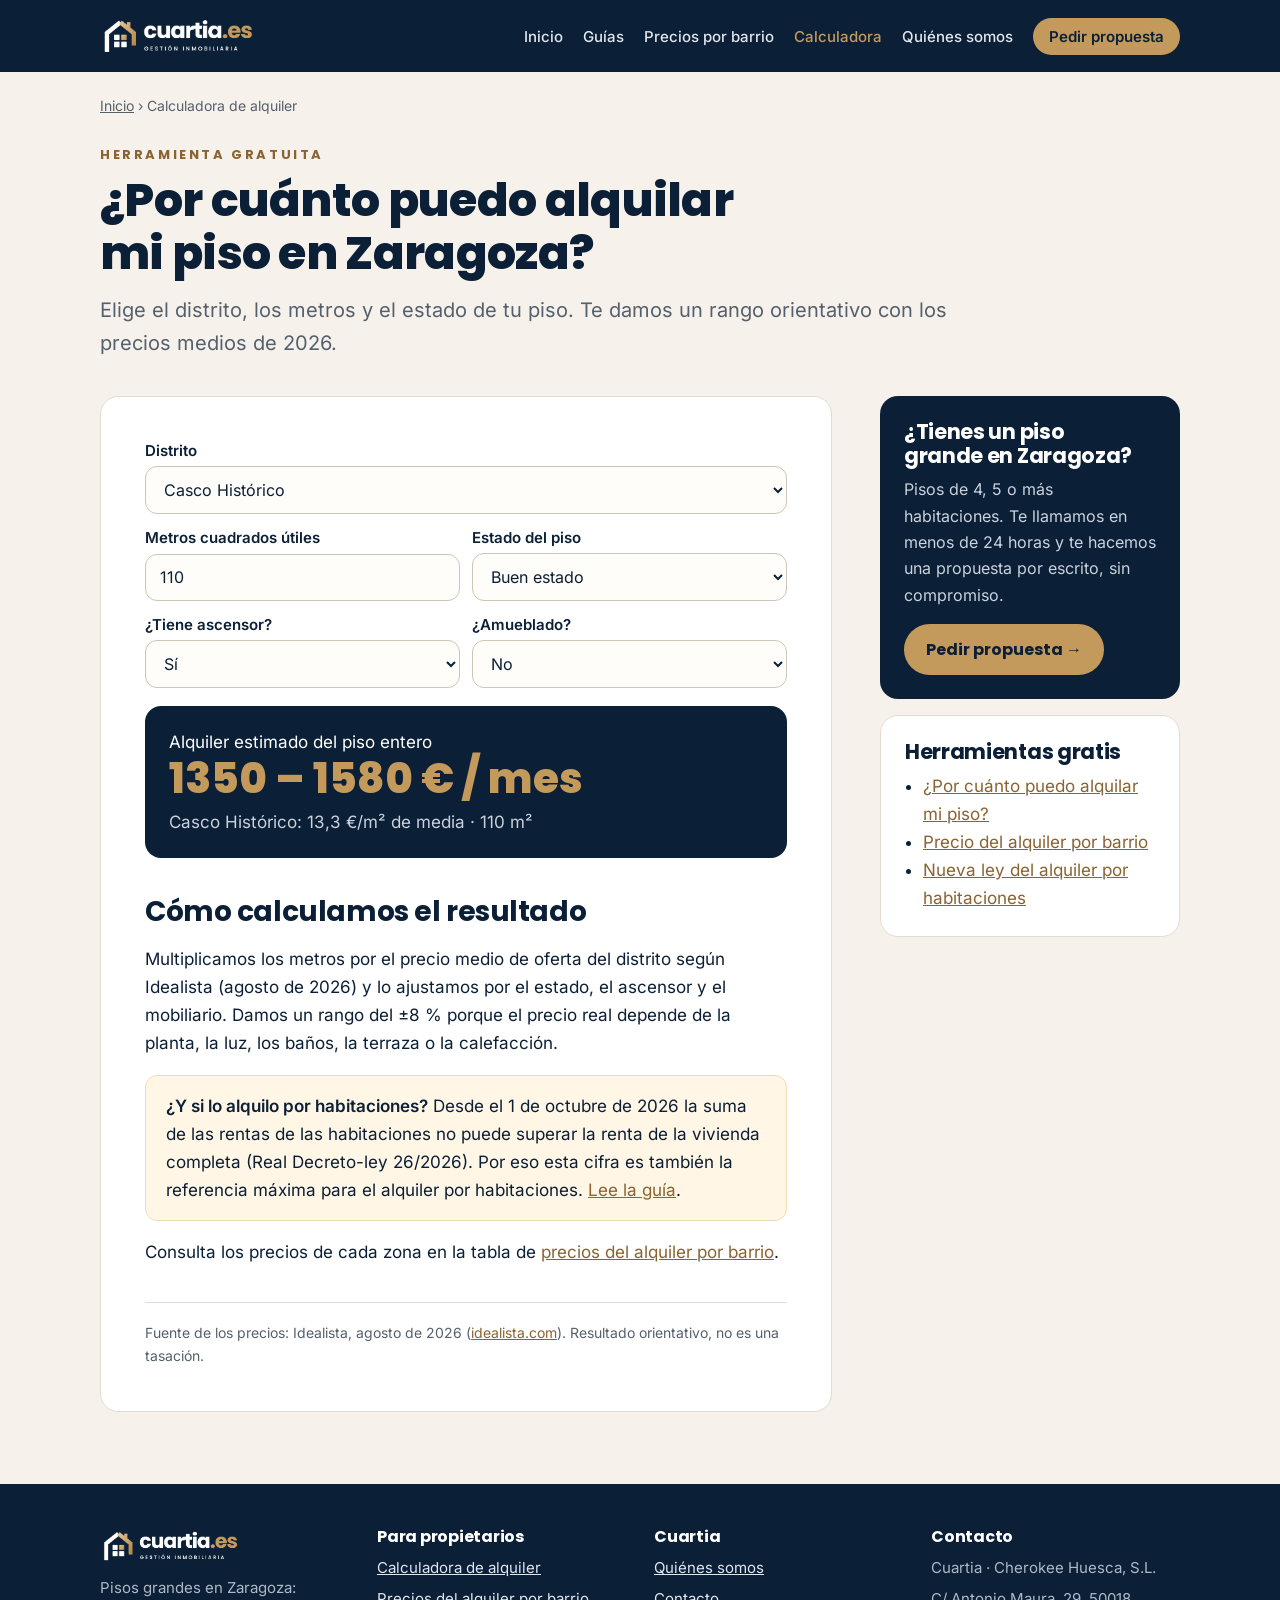
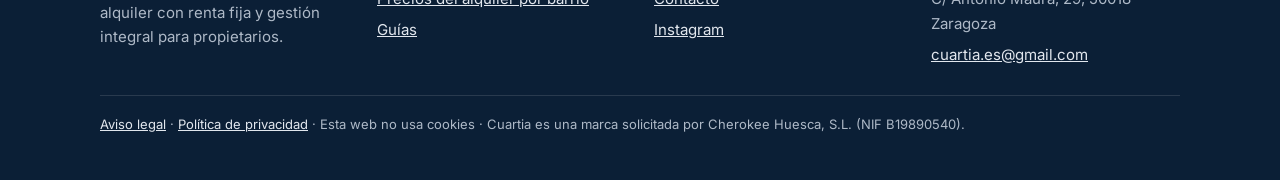
==== calculadora-alquiler-zaragoza/index.html @ fb4ac174 "SEO: guías, precios por barrio, calculadora, quiénes somos, contacto, sitemap, robots, datos estruct" ====
<!doctype html>
<html lang="es">
<head>
<meta charset="utf-8">
<meta name="viewport" content="width=device-width, initial-scale=1">
<title>Calculadora de alquiler en Zaragoza: ¿por cuánto alquilar tu piso? | Cuartia</title>
<meta name="description" content="Calcula gratis por cuánto se alquilaría tu piso en Zaragoza según el distrito, los metros y el estado, con los precios de Idealista de 2026.">
<link rel="canonical" href="https://cuartia.es/calculadora-alquiler-zaragoza/">
<meta name="robots" content="index, follow, max-image-preview:large">
<meta name="theme-color" content="#0B1F36">
<meta property="og:type" content="website">
<meta property="og:locale" content="es_ES">
<meta property="og:site_name" content="Cuartia">
<meta property="og:title" content="Calculadora de alquiler en Zaragoza: ¿por cuánto alquilar tu piso? | Cuartia">
<meta property="og:description" content="Calcula gratis por cuánto se alquilaría tu piso en Zaragoza según el distrito, los metros y el estado, con los precios de Idealista de 2026.">
<meta property="og:url" content="https://cuartia.es/calculadora-alquiler-zaragoza/">
<meta property="og:image" content="https://cuartia.es/img/og-cuartia.jpg">
<meta property="og:image:width" content="1200">
<meta property="og:image:height" content="630">
<meta name="twitter:card" content="summary_large_image">
<link rel="icon" href="/favicon.ico" sizes="any">
<link rel="icon" type="image/png" sizes="32x32" href="/img/favicon-32.png">
<link rel="apple-touch-icon" href="/img/apple-touch-icon.png">
<link rel="preload" href="/fonts/Poppins-800.woff2" as="font" type="font/woff2" crossorigin>
<link rel="stylesheet" href="/fonts/fonts.css">
<link rel="stylesheet" href="/css/site.css">
<script type="application/ld+json">{"@context":"https://schema.org","@graph":[{"@type":["Organization","RealEstateAgent"],"@id":"https://cuartia.es/#organizacion","name":"Cuartia","legalName":"Cherokee Huesca, S.L.","taxID":"B19890540","url":"https://cuartia.es/","logo":"https://cuartia.es/img/favicon-512.png","image":"https://cuartia.es/img/og-cuartia.jpg","email":"cuartia.es@gmail.com","description":"Empresa de Zaragoza especializada en pisos grandes (4, 5 o más habitaciones): alquiler con renta fija y gestión integral para propietarios.","address":{"@type":"PostalAddress","streetAddress":"Calle de Antonio Maura, 29, 4.º izquierda","postalCode":"50018","addressLocality":"Zaragoza","addressRegion":"Aragón","addressCountry":"ES"},"areaServed":{"@type":"City","name":"Zaragoza","sameAs":"https://es.wikipedia.org/wiki/Zaragoza"},"sameAs":["https://www.instagram.com/cuartia.es/","https://www.facebook.com/profile.php?id=61594954588556"]},{"@type":"WebSite","@id":"https://cuartia.es/#web","url":"https://cuartia.es/","name":"Cuartia","inLanguage":"es-ES","publisher":{"@id":"https://cuartia.es/#organizacion"}},{"@type":"BreadcrumbList","itemListElement":[{"@type":"ListItem","position":1,"name":"Inicio","item":"https://cuartia.es/"},{"@type":"ListItem","position":2,"name":"Calculadora de alquiler","item":"https://cuartia.es/calculadora-alquiler-zaragoza/"}]},{"@type":"WebApplication","name":"Calculadora de alquiler en Zaragoza","url":"https://cuartia.es/calculadora-alquiler-zaragoza/","applicationCategory":"FinanceApplication","operatingSystem":"Web","offers":{"@type":"Offer","price":"0","priceCurrency":"EUR"},"provider":{"@id":"https://cuartia.es/#organizacion"}}]}</script>
</head>
<body>
<header class="top"><div class="wrap">
  <a class="logo" href="/"><img src="/img/logo_blanco.png" alt="Cuartia, gestión inmobiliaria en Zaragoza" width="176" height="40"></a>
  <nav class="menu" aria-label="Menú principal"><a href="/">Inicio</a><a href="/guias/">Guías</a><a href="/precios-alquiler-zaragoza/">Precios por barrio</a><a href="/calculadora-alquiler-zaragoza/" aria-current="page">Calculadora</a><a href="/quienes-somos/">Quiénes somos</a><a class="cta" href="/#propuesta">Pedir propuesta</a></nav>
</div></header>
<main>
<div class="wrap">
<nav class="crumbs" aria-label="Estás en"><a href="/">Inicio</a> › <span>Calculadora de alquiler</span></nav>
<div class="page-head">
  <p class="eyebrow">Herramienta gratuita</p>
  <h1>¿Por cuánto puedo alquilar mi piso en Zaragoza?</h1>
  <p class="lead">Elige el distrito, los metros y el estado de tu piso. Te damos un rango orientativo con los precios medios de 2026.</p>
  
</div>
<div class="layout">
<article>
  <form class="calc" id="calc" onsubmit="return false">
    <label for="distrito">Distrito<select id="distrito"><option value="13.3">Casco Histórico</option><option value="12.8">Centro</option><option value="12.7">Universidad – San Francisco</option><option value="12.5">Arrabal – Barrio Jesús</option><option value="12.3">Las Fuentes</option><option value="12.3">Oliver – Valdefierro</option><option value="12.3">Torrero – La Paz</option><option value="12.2">Miraflores – San José</option><option value="12">Delicias</option><option value="11.9">Universidad – Romareda</option><option value="12.3">Otro barrio (media de Zaragoza)</option></select></label>
    <div class="row2">
      <label for="m2">Metros cuadrados útiles<input id="m2" type="number" inputmode="numeric" min="30" max="400" value="110"></label>
      <label for="estado">Estado del piso<select id="estado">
        <option value="0.9">Para reformar</option>
        <option value="1" selected>Buen estado</option>
        <option value="1.08">Reformado</option>
      </select></label>
    </div>
    <div class="row2">
      <label for="ascensor">¿Tiene ascensor?<select id="ascensor"><option value="1">Sí</option><option value="0.95">No</option></select></label>
      <label for="amueblado">¿Amueblado?<select id="amueblado"><option value="1">No</option><option value="1.04">Sí</option></select></label>
    </div>
  </form>
  <div class="result" id="res" aria-live="polite" style="margin-top:18px">
    <div>Alquiler estimado del piso entero</div>
    <div class="big" id="rango">–</div>
    <p id="detalle"></p>
  </div>

  <h2>Cómo calculamos el resultado</h2>
  <p>Multiplicamos los metros por el precio medio de oferta del distrito según Idealista (agosto de 2026) y lo ajustamos por el estado, el ascensor y el mobiliario. Damos un rango del ±8 % porque el precio real depende de la planta, la luz, los baños, la terraza o la calefacción.</p>
  <p class="note"><strong>¿Y si lo alquilo por habitaciones?</strong> Desde el 1 de octubre de 2026 la suma de las rentas de las habitaciones no puede superar la renta de la vivienda completa (Real Decreto-ley 26/2026). Por eso esta cifra es también la referencia máxima para el alquiler por habitaciones. <a href="/guias/nueva-ley-alquiler-habitaciones-rdl-26-2026/">Lee la guía</a>.</p>
  <p>Consulta los precios de cada zona en la tabla de <a href="/precios-alquiler-zaragoza/">precios del alquiler por barrio</a>.</p>
  <div class="sources">Fuente de los precios: Idealista, agosto de 2026 (<a href="https://www.idealista.com/sala-de-prensa/informes-precio-vivienda/alquiler/aragon/zaragoza-provincia/zaragoza/" rel="noopener">idealista.com</a>). Resultado orientativo, no es una tasación.</div>
</article>
<aside class="side">
  <div class="box">
    <h2>¿Tienes un piso grande en Zaragoza?</h2>
    <p>Pisos de 4, 5 o más habitaciones. Te llamamos en menos de 24 horas y te hacemos una propuesta por escrito, sin compromiso.</p>
    <a class="btn" href="/#propuesta">Pedir propuesta →</a>
  </div>
  <div class="box light">
    <h3>Herramientas gratis</h3>
    <ul>
      <li><a href="/calculadora-alquiler-zaragoza/">¿Por cuánto puedo alquilar mi piso?</a></li>
      <li><a href="/precios-alquiler-zaragoza/">Precio del alquiler por barrio</a></li>
      <li><a href="/guias/nueva-ley-alquiler-habitaciones-rdl-26-2026/">Nueva ley del alquiler por habitaciones</a></li>
    </ul>
  </div>
</aside>
</div>
</div>
</main>
<footer class="site"><div class="wrap">
  <div class="cols">
    <div><a class="logo" href="/"><img src="/img/logo_blanco.png" alt="Cuartia" width="158" height="36"></a>
      <p style="margin:0">Pisos grandes en Zaragoza: alquiler con renta fija y gestión integral para propietarios.</p></div>
    <div><h2>Para propietarios</h2><ul>
      <li><a href="/calculadora-alquiler-zaragoza/">Calculadora de alquiler</a></li>
      <li><a href="/precios-alquiler-zaragoza/">Precios del alquiler por barrio</a></li>
      <li><a href="/guias/">Guías</a></li></ul></div>
    <div><h2>Cuartia</h2><ul>
      <li><a href="/quienes-somos/">Quiénes somos</a></li>
      <li><a href="/contacto/">Contacto</a></li>
      <li><a href="https://www.instagram.com/cuartia.es/" rel="noopener">Instagram</a></li></ul></div>
    <div><h2>Contacto</h2><ul>
      <li>Cuartia · Cherokee Huesca, S.L.</li>
      <li>C/ Antonio Maura, 29, 50018 Zaragoza</li>
      <li><a href="mailto:cuartia.es@gmail.com">cuartia.es@gmail.com</a></li></ul></div>
  </div>
  <div class="legal"><a href="/aviso-legal.html">Aviso legal</a> · <a href="/privacidad.html">Política de privacidad</a> · Esta web no usa cookies · Cuartia es una marca solicitada por Cherokee Huesca, S.L. (NIF B19890540).</div>
</div></footer>
<script>
(function () {
  var f = document.getElementById('calc');
  function fmt(n) { return Math.round(n / 10) * 10; }
  function calcular() {
    var p = parseFloat(document.getElementById('distrito').value);
    var m = parseFloat(document.getElementById('m2').value) || 0;
    var k = parseFloat(document.getElementById('estado').value) * parseFloat(document.getElementById('ascensor').value) * parseFloat(document.getElementById('amueblado').value);
    if (m < 30 || m > 400) { document.getElementById('rango').textContent = '–'; document.getElementById('detalle').textContent = 'Introduce entre 30 y 400 m².'; return; }
    var base = p * m * k;
    document.getElementById('rango').textContent = fmt(base * 0.92).toLocaleString('es-ES') + ' – ' + fmt(base * 1.08).toLocaleString('es-ES') + ' € / mes';
    var d = document.getElementById('distrito');
    document.getElementById('detalle').textContent = d.options[d.selectedIndex].text + ': ' + p.toLocaleString('es-ES') + ' €/m² de media · ' + m + ' m²';
  }
  f.addEventListener('input', calcular);
  f.addEventListener('change', calcular);
  calcular();
})();
</script>
</body>
</html>
---- fonts/fonts.css ----
@font-face {
  font-family: 'Inter';
  font-style: normal;
  font-weight: 400;
  font-display: swap;
  src: url(Inter-400.woff2) format('woff2');
  unicode-range: U+0000-00FF, U+0131, U+0152-0153, U+02BB-02BC, U+02C6, U+02DA, U+02DC, U+0304, U+0308, U+0329, U+2000-206F, U+20AC, U+2122, U+2191, U+2193, U+2212, U+2215, U+FEFF, U+FFFD;
}

@font-face {
  font-family: 'Inter';
  font-style: normal;
  font-weight: 500;
  font-display: swap;
  src: url(Inter-500.woff2) format('woff2');
  unicode-range: U+0000-00FF, U+0131, U+0152-0153, U+02BB-02BC, U+02C6, U+02DA, U+02DC, U+0304, U+0308, U+0329, U+2000-206F, U+20AC, U+2122, U+2191, U+2193, U+2212, U+2215, U+FEFF, U+FFFD;
}

@font-face {
  font-family: 'Inter';
  font-style: normal;
  font-weight: 600;
  font-display: swap;
  src: url(Inter-600.woff2) format('woff2');
  unicode-range: U+0000-00FF, U+0131, U+0152-0153, U+02BB-02BC, U+02C6, U+02DA, U+02DC, U+0304, U+0308, U+0329, U+2000-206F, U+20AC, U+2122, U+2191, U+2193, U+2212, U+2215, U+FEFF, U+FFFD;
}

@font-face {
  font-family: 'Nunito Sans';
  font-style: normal;
  font-weight: 400;
  font-stretch: 100%;
  font-display: swap;
  src: url(NunitoSans-400.woff2) format('woff2');
  unicode-range: U+0000-00FF, U+0131, U+0152-0153, U+02BB-02BC, U+02C6, U+02DA, U+02DC, U+0304, U+0308, U+0329, U+2000-206F, U+20AC, U+2122, U+2191, U+2193, U+2212, U+2215, U+FEFF, U+FFFD;
}

@font-face {
  font-family: 'Nunito Sans';
  font-style: normal;
  font-weight: 600;
  font-stretch: 100%;
  font-display: swap;
  src: url(NunitoSans-600.woff2) format('woff2');
  unicode-range: U+0000-00FF, U+0131, U+0152-0153, U+02BB-02BC, U+02C6, U+02DA, U+02DC, U+0304, U+0308, U+0329, U+2000-206F, U+20AC, U+2122, U+2191, U+2193, U+2212, U+2215, U+FEFF, U+FFFD;
}

@font-face {
  font-family: 'Nunito Sans';
  font-style: normal;
  font-weight: 700;
  font-stretch: 100%;
  font-display: swap;
  src: url(NunitoSans-700.woff2) format('woff2');
  unicode-range: U+0000-00FF, U+0131, U+0152-0153, U+02BB-02BC, U+02C6, U+02DA, U+02DC, U+0304, U+0308, U+0329, U+2000-206F, U+20AC, U+2122, U+2191, U+2193, U+2212, U+2215, U+FEFF, U+FFFD;
}

@font-face {
  font-family: 'Poppins';
  font-style: normal;
  font-weight: 600;
  font-display: swap;
  src: url(Poppins-600.woff2) format('woff2');
  unicode-range: U+0000-00FF, U+0131, U+0152-0153, U+02BB-02BC, U+02C6, U+02DA, U+02DC, U+0304, U+0308, U+0329, U+2000-206F, U+20AC, U+2122, U+2191, U+2193, U+2212, U+2215, U+FEFF, U+FFFD;
}

@font-face {
  font-family: 'Poppins';
  font-style: normal;
  font-weight: 700;
  font-display: swap;
  src: url(Poppins-700.woff2) format('woff2');
  unicode-range: U+0000-00FF, U+0131, U+0152-0153, U+02BB-02BC, U+02C6, U+02DA, U+02DC, U+0304, U+0308, U+0329, U+2000-206F, U+20AC, U+2122, U+2191, U+2193, U+2212, U+2215, U+FEFF, U+FFFD;
}

@font-face {
  font-family: 'Poppins';
  font-style: normal;
  font-weight: 800;
  font-display: swap;
  src: url(Poppins-800.woff2) format('woff2');
  unicode-range: U+0000-00FF, U+0131, U+0152-0153, U+02BB-02BC, U+02C6, U+02DA, U+02DC, U+0304, U+0308, U+0329, U+2000-206F, U+20AC, U+2122, U+2191, U+2193, U+2212, U+2215, U+FEFF, U+FFFD;
}
---- css/site.css ----
/* Estilos comunes de las páginas interiores de cuartia.es */
:root {
  --navy: #0B1F36;
  --navy-2: #13294A;
  --gold: #C49A5C;
  --gold-dk: #8A6330;
  --cream: #F6F1EA;
  --paper: #FFFFFF;
  --ink: #0B1F36;
  --muted: #55606E;
  --line: #E4DBCD;
  --note: #FFF6E5;
  --warn: #FDECEA;
}
* { box-sizing: border-box; }
html { scroll-behavior: smooth; }
body { margin: 0; font: 17px/1.65 Inter, "Segoe UI", system-ui, sans-serif; color: var(--ink); background: var(--cream); }
img { max-width: 100%; height: auto; display: block; }
a { color: var(--gold-dk); }
.wrap { max-width: 1120px; margin: 0 auto; padding-inline: 20px; }
h1, h2, h3 { font-family: Poppins, "Segoe UI", sans-serif; line-height: 1.15; letter-spacing: -0.015em; margin: 0; text-wrap: balance; color: var(--navy); }

/* Cabecera y menú */
header.top { background: var(--navy); }
header.top .wrap { display: flex; flex-wrap: wrap; gap: 12px 24px; justify-content: space-between; align-items: center; padding-block: 16px; }
header.top .logo img { height: 40px; width: auto; }
nav.menu { display: flex; flex-wrap: wrap; gap: 6px 20px; align-items: center; }
nav.menu a { color: #E2E7EE; text-decoration: none; font: 500 15px Inter, sans-serif; }
nav.menu a:hover, nav.menu a[aria-current="page"] { color: var(--gold); }
nav.menu a.cta { color: var(--navy); background: var(--gold); padding: 9px 16px; border-radius: 999px; font-weight: 600; }
nav.menu a.cta:hover { color: var(--navy); background: #D4AE74; }

/* Migas de pan */
.crumbs { font-size: 14px; color: var(--muted); padding-top: 22px; }
.crumbs a { color: var(--muted); }

/* Cabecera de página */
.page-head { padding: 18px 0 8px; }
.page-head h1 { font-size: clamp(30px, 4.6vw, 46px); font-weight: 800; margin: 8px 0 14px; }
.page-head .lead { font-size: clamp(18px, 2vw, 20px); color: var(--muted); max-width: 70ch; margin: 0; }
.meta { font-size: 14px; color: var(--muted); margin-top: 14px; }
.eyebrow { font: 700 13px/1 Poppins, sans-serif; letter-spacing: .2em; text-transform: uppercase; color: var(--gold-dk); }

/* Cuerpo del artículo */
.layout { display: grid; grid-template-columns: minmax(0, 1fr) 300px; gap: 48px; align-items: start; padding-block: 28px 72px; }
@media (max-width: 900px) { .layout { grid-template-columns: 1fr; } }
article { background: var(--paper); border: 1px solid var(--line); border-radius: 18px; padding: clamp(22px, 4vw, 44px); }
article h2 { font-size: clamp(22px, 2.6vw, 28px); margin: 38px 0 12px; }
article h2:first-child { margin-top: 0; }
article h3 { font-size: 20px; margin: 26px 0 8px; }
article p, article li { max-width: 72ch; }
article ul, article ol { padding-left: 22px; }
article li + li { margin-top: 6px; }
.answer { background: var(--cream); border-left: 4px solid var(--gold); padding: 16px 20px; border-radius: 0 12px 12px 0; margin: 0 0 8px; }
.note { background: var(--note); border: 1px solid #F0DDB6; padding: 16px 20px; border-radius: 12px; }
.warn { background: var(--warn); border: 1px solid #F3C6C0; padding: 16px 20px; border-radius: 12px; }
blockquote { margin: 16px 0; padding: 14px 20px; border-left: 4px solid var(--navy); background: #F3F5F8; border-radius: 0 12px 12px 0; font-style: italic; }
.table-wrap { overflow-x: auto; margin: 16px 0; }
table { border-collapse: collapse; width: 100%; font-size: 16px; }
th, td { text-align: left; padding: 10px 12px; border-bottom: 1px solid var(--line); }
th { font: 600 15px Poppins, sans-serif; color: var(--navy); background: #F8F4EE; }
td.num, th.num { text-align: right; font-variant-numeric: tabular-nums; }
.sources { font-size: 14px; color: var(--muted); border-top: 1px solid var(--line); margin-top: 36px; padding-top: 18px; }
.sources li { word-break: break-word; }

/* Barra lateral */
aside.side { position: sticky; top: 20px; display: grid; gap: 16px; }
@media (max-width: 900px) { aside.side { position: static; } }
.box { background: var(--navy); color: #fff; border-radius: 18px; padding: 24px; }
.box h2, .box h3 { color: #fff; font-size: 21px; margin-bottom: 8px; }
.box p { color: #C9D2DE; margin: 0 0 16px; font-size: 16px; }
.box.light { background: var(--paper); color: var(--ink); border: 1px solid var(--line); }
.box.light h2, .box.light h3 { color: var(--navy); }
.box.light p { color: var(--muted); }
.box ul { margin: 0; padding-left: 18px; }
.btn { display: inline-flex; align-items: center; gap: 8px; background: var(--gold); color: var(--navy); font: 700 16px Poppins, sans-serif; padding: 13px 22px; border-radius: 999px; text-decoration: none; border: 0; cursor: pointer; }
.btn:hover { background: #D4AE74; }
.btn.ghost { background: transparent; color: var(--navy); border: 2px solid var(--navy); }

/* Tarjetas de listado */
.cards { display: grid; grid-template-columns: repeat(auto-fit, minmax(260px, 1fr)); gap: 18px; padding-block: 24px 72px; }
.cards a.card { display: block; background: var(--paper); border: 1px solid var(--line); border-radius: 18px; padding: 24px; text-decoration: none; color: var(--ink); transition: border-color .15s; }
.cards a.card:hover { border-color: var(--gold); }
.cards .card h2 { font-size: 21px; margin: 8px 0 8px; }
.cards .card p { color: var(--muted); margin: 0; font-size: 16px; }
.tag { font: 600 12px Inter, sans-serif; letter-spacing: .08em; text-transform: uppercase; color: var(--gold-dk); }

/* Calculadora */
.calc { display: grid; gap: 14px; }
.calc label { font: 600 15px Inter, sans-serif; display: grid; gap: 6px; }
.calc input, .calc select { font: 16px Inter, sans-serif; padding: 12px 14px; border: 1px solid #CFC5B5; border-radius: 12px; background: #FFFDF9; color: var(--ink); width: 100%; }
.calc .row2 { display: grid; grid-template-columns: 1fr 1fr; gap: 12px; }
@media (max-width: 520px) { .calc .row2 { grid-template-columns: 1fr; } }
.result { background: var(--navy); color: #fff; border-radius: 16px; padding: 22px 24px; }
.result .big { font: 800 clamp(30px, 5vw, 42px)/1.1 Poppins, sans-serif; color: var(--gold); }
.result p { color: #C9D2DE; margin: 6px 0 0; }

/* Pie */
footer.site { background: var(--navy); color: #AEB9C7; font-size: 15px; padding-block: 44px; }
footer.site .cols { display: grid; grid-template-columns: repeat(auto-fit, minmax(200px, 1fr)); gap: 28px; }
footer.site h2 { color: #fff; font-size: 16px; margin-bottom: 10px; }
footer.site ul { list-style: none; padding: 0; margin: 0; }
footer.site li + li { margin-top: 6px; }
footer.site a { color: #E2E7EE; }
footer.site .logo img { height: 36px; width: auto; margin-bottom: 12px; }
footer.site .legal { border-top: 1px solid rgba(255,255,255,.12); margin-top: 28px; padding-top: 18px; font-size: 13px; }

@media (prefers-reduced-motion: reduce) { html { scroll-behavior: auto; } }
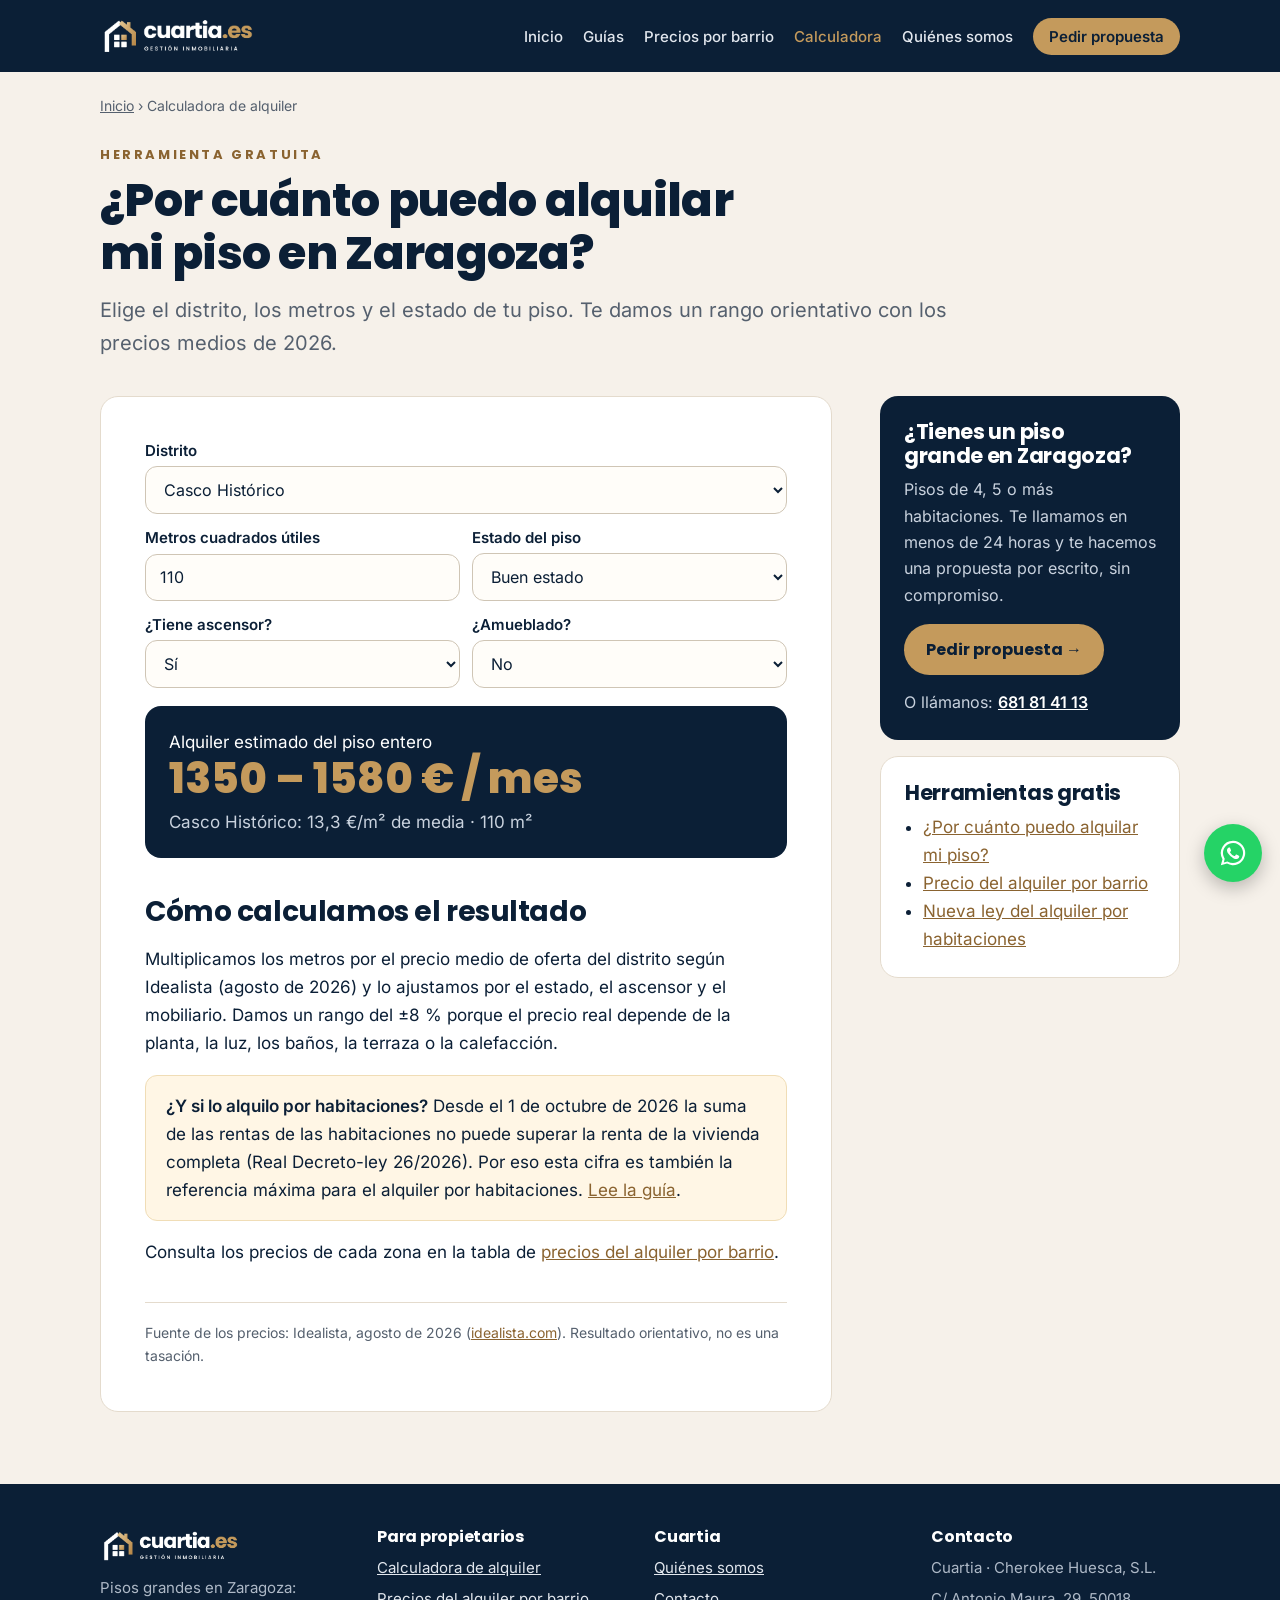
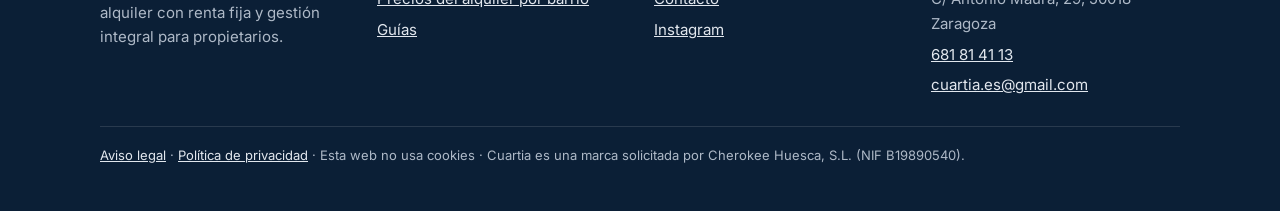
==== commit b22484cb: "Teléfono 681 81 41 13, WhatsApp en formulario y botón flotante, quiénes somos como startup Co-Author" ====
--- a/calculadora-alquiler-zaragoza/index.html
+++ b/calculadora-alquiler-zaragoza/index.html
@@ -24,7 +24,7 @@
 <link rel="preload" href="/fonts/Poppins-800.woff2" as="font" type="font/woff2" crossorigin>
 <link rel="stylesheet" href="/fonts/fonts.css">
 <link rel="stylesheet" href="/css/site.css">
-<script type="application/ld+json">{"@context":"https://schema.org","@graph":[{"@type":["Organization","RealEstateAgent"],"@id":"https://cuartia.es/#organizacion","name":"Cuartia","legalName":"Cherokee Huesca, S.L.","taxID":"B19890540","url":"https://cuartia.es/","logo":"https://cuartia.es/img/favicon-512.png","image":"https://cuartia.es/img/og-cuartia.jpg","email":"cuartia.es@gmail.com","description":"Empresa de Zaragoza especializada en pisos grandes (4, 5 o más habitaciones): alquiler con renta fija y gestión integral para propietarios.","address":{"@type":"PostalAddress","streetAddress":"Calle de Antonio Maura, 29, 4.º izquierda","postalCode":"50018","addressLocality":"Zaragoza","addressRegion":"Aragón","addressCountry":"ES"},"areaServed":{"@type":"City","name":"Zaragoza","sameAs":"https://es.wikipedia.org/wiki/Zaragoza"},"sameAs":["https://www.instagram.com/cuartia.es/","https://www.facebook.com/profile.php?id=61594954588556"]},{"@type":"WebSite","@id":"https://cuartia.es/#web","url":"https://cuartia.es/","name":"Cuartia","inLanguage":"es-ES","publisher":{"@id":"https://cuartia.es/#organizacion"}},{"@type":"BreadcrumbList","itemListElement":[{"@type":"ListItem","position":1,"name":"Inicio","item":"https://cuartia.es/"},{"@type":"ListItem","position":2,"name":"Calculadora de alquiler","item":"https://cuartia.es/calculadora-alquiler-zaragoza/"}]},{"@type":"WebApplication","name":"Calculadora de alquiler en Zaragoza","url":"https://cuartia.es/calculadora-alquiler-zaragoza/","applicationCategory":"FinanceApplication","operatingSystem":"Web","offers":{"@type":"Offer","price":"0","priceCurrency":"EUR"},"provider":{"@id":"https://cuartia.es/#organizacion"}}]}</script>
+<script type="application/ld+json">{"@context":"https://schema.org","@graph":[{"@type":["Organization","RealEstateAgent"],"@id":"https://cuartia.es/#organizacion","name":"Cuartia","legalName":"Cherokee Huesca, S.L.","taxID":"B19890540","url":"https://cuartia.es/","logo":"https://cuartia.es/img/favicon-512.png","image":"https://cuartia.es/img/og-cuartia.jpg","email":"cuartia.es@gmail.com","telephone":"+34681814113","description":"Empresa de Zaragoza especializada en pisos grandes (4, 5 o más habitaciones): alquiler con renta fija y gestión integral para propietarios.","address":{"@type":"PostalAddress","streetAddress":"Calle de Antonio Maura, 29, 4.º izquierda","postalCode":"50018","addressLocality":"Zaragoza","addressRegion":"Aragón","addressCountry":"ES"},"areaServed":{"@type":"City","name":"Zaragoza","sameAs":"https://es.wikipedia.org/wiki/Zaragoza"},"sameAs":["https://www.instagram.com/cuartia.es/","https://www.facebook.com/profile.php?id=61594954588556"]},{"@type":"WebSite","@id":"https://cuartia.es/#web","url":"https://cuartia.es/","name":"Cuartia","inLanguage":"es-ES","publisher":{"@id":"https://cuartia.es/#organizacion"}},{"@type":"BreadcrumbList","itemListElement":[{"@type":"ListItem","position":1,"name":"Inicio","item":"https://cuartia.es/"},{"@type":"ListItem","position":2,"name":"Calculadora de alquiler","item":"https://cuartia.es/calculadora-alquiler-zaragoza/"}]},{"@type":"WebApplication","name":"Calculadora de alquiler en Zaragoza","url":"https://cuartia.es/calculadora-alquiler-zaragoza/","applicationCategory":"FinanceApplication","operatingSystem":"Web","offers":{"@type":"Offer","price":"0","priceCurrency":"EUR"},"provider":{"@id":"https://cuartia.es/#organizacion"}}]}</script>
 </head>
 <body>
 <header class="top"><div class="wrap">
@@ -74,6 +74,7 @@
     <h2>¿Tienes un piso grande en Zaragoza?</h2>
     <p>Pisos de 4, 5 o más habitaciones. Te llamamos en menos de 24 horas y te hacemos una propuesta por escrito, sin compromiso.</p>
     <a class="btn" href="/#propuesta">Pedir propuesta →</a>
+    <p style="margin:14px 0 0">O llámanos: <a href="tel:+34681814113" style="color:#fff"><strong>681 81 41 13</strong></a></p>
   </div>
   <div class="box light">
     <h3>Herramientas gratis</h3>
@@ -102,10 +103,12 @@
     <div><h2>Contacto</h2><ul>
       <li>Cuartia · Cherokee Huesca, S.L.</li>
       <li>C/ Antonio Maura, 29, 50018 Zaragoza</li>
+      <li><a href="tel:+34681814113">681 81 41 13</a></li>
       <li><a href="mailto:cuartia.es@gmail.com">cuartia.es@gmail.com</a></li></ul></div>
   </div>
   <div class="legal"><a href="/aviso-legal.html">Aviso legal</a> · <a href="/privacidad.html">Política de privacidad</a> · Esta web no usa cookies · Cuartia es una marca solicitada por Cherokee Huesca, S.L. (NIF B19890540).</div>
 </div></footer>
+<a class="wa" href="https://wa.me/34681814113?text=Hola%2C%20tengo%20un%20piso%20en%20Zaragoza%20y%20quiero%20informaci%C3%B3n%20sobre%20Cuartia." target="_blank" rel="noopener" aria-label="Escríbenos por WhatsApp"><svg viewBox="0 0 32 32" width="30" height="30" fill="#fff" aria-hidden="true"><path d="M16 3a13 13 0 0 0-11.2 19.6L3 29l6.6-1.7A13 13 0 1 0 16 3Zm0 23.7a10.7 10.7 0 0 1-5.5-1.5l-.4-.2-3.9 1 1-3.8-.2-.4A10.7 10.7 0 1 1 16 26.7Zm5.9-8c-.3-.2-1.9-.9-2.2-1s-.5-.2-.7.2-.8 1-1 1.2-.4.2-.7.1a8.8 8.8 0 0 1-4.4-3.8c-.3-.6.3-.5 1-1.7.1-.2 0-.4 0-.6l-1-2.4c-.3-.6-.5-.5-.7-.5h-.6a1.2 1.2 0 0 0-.9.4 3.6 3.6 0 0 0-1.1 2.7 6.3 6.3 0 0 0 1.3 3.3 14.4 14.4 0 0 0 5.5 4.9c2 .9 2.8.9 3.8.8a3.3 3.3 0 0 0 2.2-1.5 2.7 2.7 0 0 0 .2-1.5c-.1-.2-.3-.2-.6-.4Z"/></svg></a>
 <script>
 (function () {
   var f = document.getElementById('calc');
--- a/css/site.css
+++ b/css/site.css
@@ -106,3 +106,6 @@
 footer.site .legal { border-top: 1px solid rgba(255,255,255,.12); margin-top: 28px; padding-top: 18px; font-size: 13px; }
 
 @media (prefers-reduced-motion: reduce) { html { scroll-behavior: auto; } }
+
+/* Botón flotante de WhatsApp */
+.wa { position: fixed; right: 18px; bottom: 18px; z-index: 50; width: 58px; height: 58px; border-radius: 50%; background: #25D366; display: grid; place-items: center; box-shadow: 0 6px 18px rgba(0,0,0,.25); }
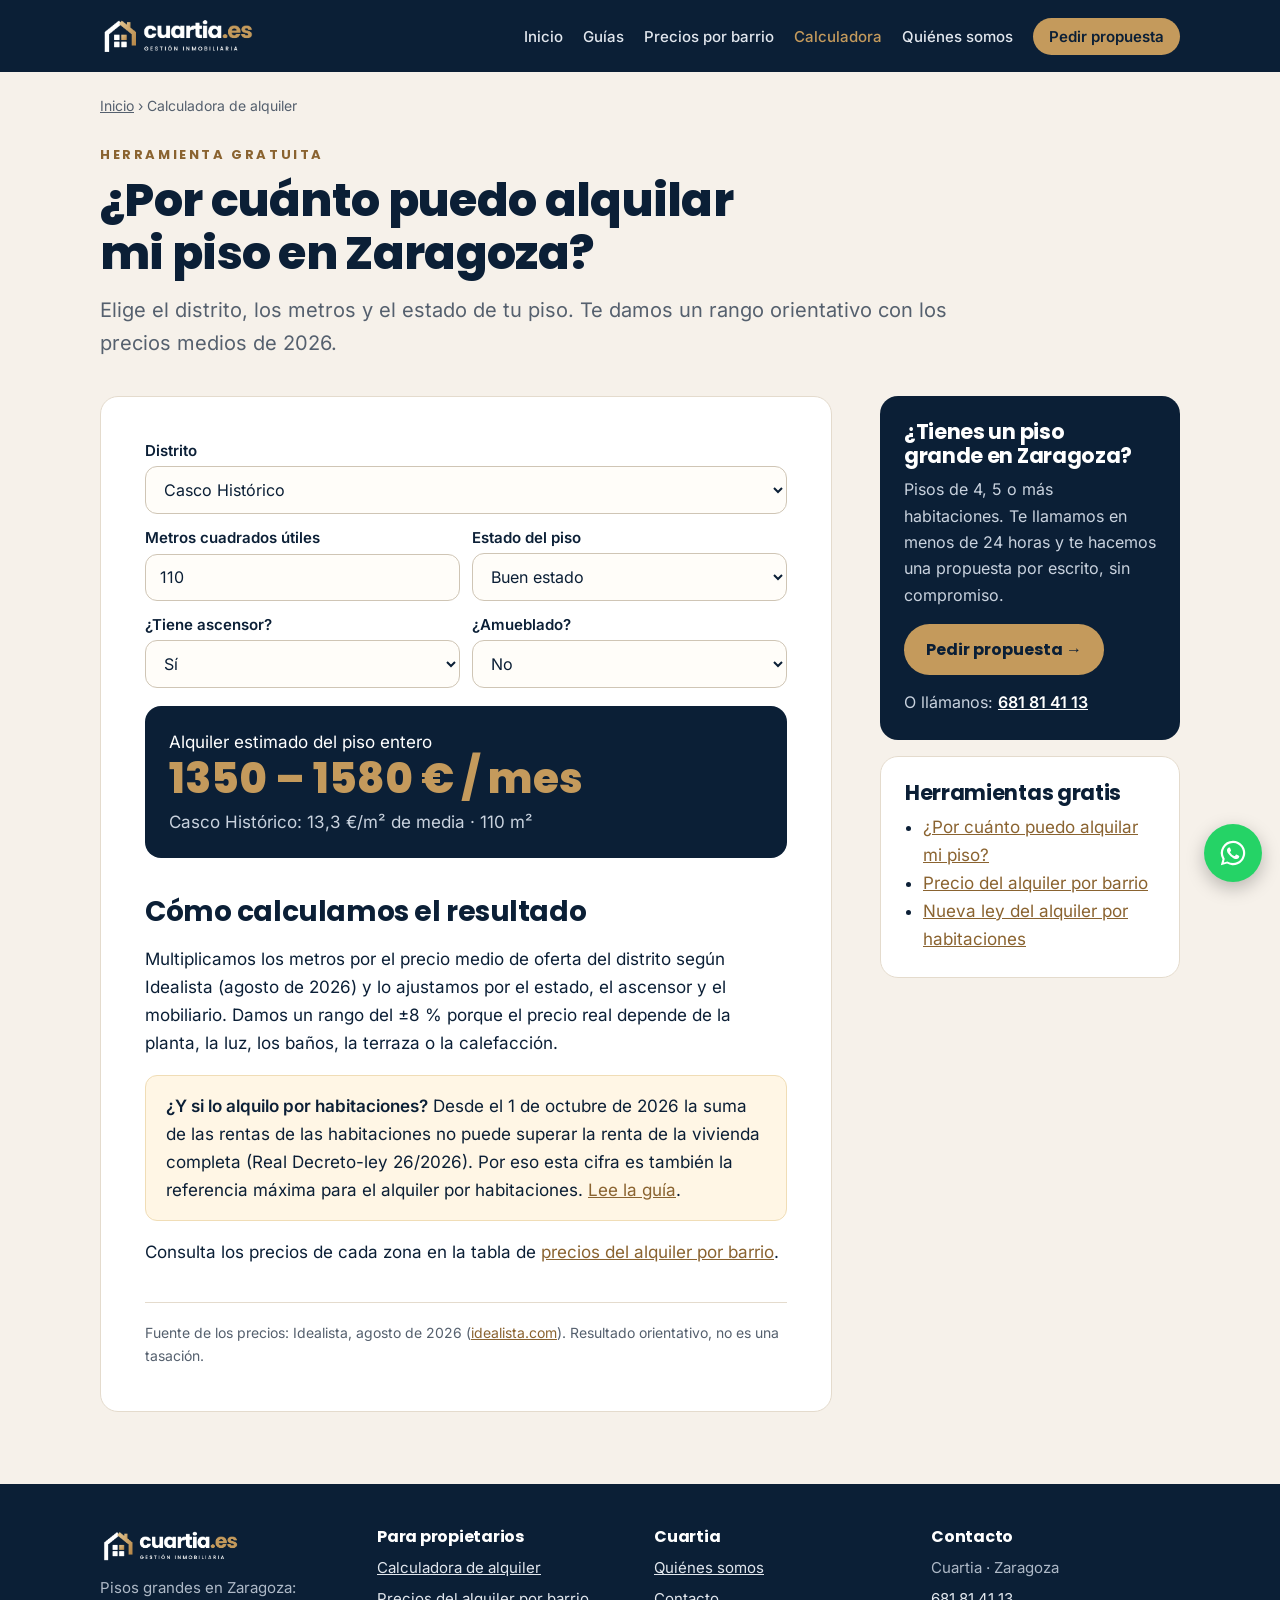
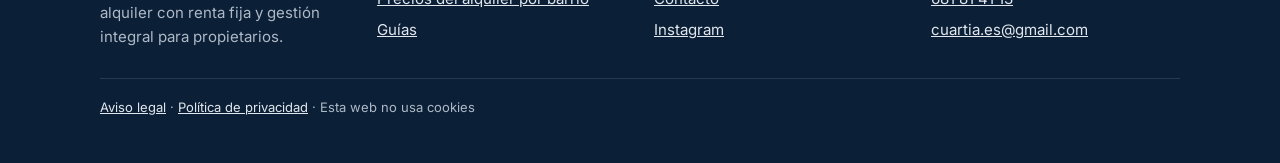
==== commit 1c46702e: "Quitar NIF y domicilio de las páginas públicas (quedan solo en aviso legal y privacidad) Co-Authored" ====
--- a/calculadora-alquiler-zaragoza/index.html
+++ b/calculadora-alquiler-zaragoza/index.html
@@ -24,7 +24,7 @@
 <link rel="preload" href="/fonts/Poppins-800.woff2" as="font" type="font/woff2" crossorigin>
 <link rel="stylesheet" href="/fonts/fonts.css">
 <link rel="stylesheet" href="/css/site.css">
-<script type="application/ld+json">{"@context":"https://schema.org","@graph":[{"@type":["Organization","RealEstateAgent"],"@id":"https://cuartia.es/#organizacion","name":"Cuartia","legalName":"Cherokee Huesca, S.L.","taxID":"B19890540","url":"https://cuartia.es/","logo":"https://cuartia.es/img/favicon-512.png","image":"https://cuartia.es/img/og-cuartia.jpg","email":"cuartia.es@gmail.com","telephone":"+34681814113","description":"Empresa de Zaragoza especializada en pisos grandes (4, 5 o más habitaciones): alquiler con renta fija y gestión integral para propietarios.","address":{"@type":"PostalAddress","streetAddress":"Calle de Antonio Maura, 29, 4.º izquierda","postalCode":"50018","addressLocality":"Zaragoza","addressRegion":"Aragón","addressCountry":"ES"},"areaServed":{"@type":"City","name":"Zaragoza","sameAs":"https://es.wikipedia.org/wiki/Zaragoza"},"sameAs":["https://www.instagram.com/cuartia.es/","https://www.facebook.com/profile.php?id=61594954588556"]},{"@type":"WebSite","@id":"https://cuartia.es/#web","url":"https://cuartia.es/","name":"Cuartia","inLanguage":"es-ES","publisher":{"@id":"https://cuartia.es/#organizacion"}},{"@type":"BreadcrumbList","itemListElement":[{"@type":"ListItem","position":1,"name":"Inicio","item":"https://cuartia.es/"},{"@type":"ListItem","position":2,"name":"Calculadora de alquiler","item":"https://cuartia.es/calculadora-alquiler-zaragoza/"}]},{"@type":"WebApplication","name":"Calculadora de alquiler en Zaragoza","url":"https://cuartia.es/calculadora-alquiler-zaragoza/","applicationCategory":"FinanceApplication","operatingSystem":"Web","offers":{"@type":"Offer","price":"0","priceCurrency":"EUR"},"provider":{"@id":"https://cuartia.es/#organizacion"}}]}</script>
+<script type="application/ld+json">{"@context":"https://schema.org","@graph":[{"@type":["Organization","RealEstateAgent"],"@id":"https://cuartia.es/#organizacion","name":"Cuartia","url":"https://cuartia.es/","logo":"https://cuartia.es/img/favicon-512.png","image":"https://cuartia.es/img/og-cuartia.jpg","email":"cuartia.es@gmail.com","telephone":"+34681814113","description":"Empresa de Zaragoza especializada en pisos grandes (4, 5 o más habitaciones): alquiler con renta fija y gestión integral para propietarios.","areaServed":{"@type":"City","name":"Zaragoza","sameAs":"https://es.wikipedia.org/wiki/Zaragoza"},"sameAs":["https://www.instagram.com/cuartia.es/","https://www.facebook.com/profile.php?id=61594954588556"]},{"@type":"WebSite","@id":"https://cuartia.es/#web","url":"https://cuartia.es/","name":"Cuartia","inLanguage":"es-ES","publisher":{"@id":"https://cuartia.es/#organizacion"}},{"@type":"BreadcrumbList","itemListElement":[{"@type":"ListItem","position":1,"name":"Inicio","item":"https://cuartia.es/"},{"@type":"ListItem","position":2,"name":"Calculadora de alquiler","item":"https://cuartia.es/calculadora-alquiler-zaragoza/"}]},{"@type":"WebApplication","name":"Calculadora de alquiler en Zaragoza","url":"https://cuartia.es/calculadora-alquiler-zaragoza/","applicationCategory":"FinanceApplication","operatingSystem":"Web","offers":{"@type":"Offer","price":"0","priceCurrency":"EUR"},"provider":{"@id":"https://cuartia.es/#organizacion"}}]}</script>
 </head>
 <body>
 <header class="top"><div class="wrap">
@@ -101,12 +101,11 @@
       <li><a href="/contacto/">Contacto</a></li>
       <li><a href="https://www.instagram.com/cuartia.es/" rel="noopener">Instagram</a></li></ul></div>
     <div><h2>Contacto</h2><ul>
-      <li>Cuartia · Cherokee Huesca, S.L.</li>
-      <li>C/ Antonio Maura, 29, 50018 Zaragoza</li>
+      <li>Cuartia · Zaragoza</li>
       <li><a href="tel:+34681814113">681 81 41 13</a></li>
       <li><a href="mailto:cuartia.es@gmail.com">cuartia.es@gmail.com</a></li></ul></div>
   </div>
-  <div class="legal"><a href="/aviso-legal.html">Aviso legal</a> · <a href="/privacidad.html">Política de privacidad</a> · Esta web no usa cookies · Cuartia es una marca solicitada por Cherokee Huesca, S.L. (NIF B19890540).</div>
+  <div class="legal"><a href="/aviso-legal.html">Aviso legal</a> · <a href="/privacidad.html">Política de privacidad</a> · Esta web no usa cookies</div>
 </div></footer>
 <a class="wa" href="https://wa.me/34681814113?text=Hola%2C%20tengo%20un%20piso%20en%20Zaragoza%20y%20quiero%20informaci%C3%B3n%20sobre%20Cuartia." target="_blank" rel="noopener" aria-label="Escríbenos por WhatsApp"><svg viewBox="0 0 32 32" width="30" height="30" fill="#fff" aria-hidden="true"><path d="M16 3a13 13 0 0 0-11.2 19.6L3 29l6.6-1.7A13 13 0 1 0 16 3Zm0 23.7a10.7 10.7 0 0 1-5.5-1.5l-.4-.2-3.9 1 1-3.8-.2-.4A10.7 10.7 0 1 1 16 26.7Zm5.9-8c-.3-.2-1.9-.9-2.2-1s-.5-.2-.7.2-.8 1-1 1.2-.4.2-.7.1a8.8 8.8 0 0 1-4.4-3.8c-.3-.6.3-.5 1-1.7.1-.2 0-.4 0-.6l-1-2.4c-.3-.6-.5-.5-.7-.5h-.6a1.2 1.2 0 0 0-.9.4 3.6 3.6 0 0 0-1.1 2.7 6.3 6.3 0 0 0 1.3 3.3 14.4 14.4 0 0 0 5.5 4.9c2 .9 2.8.9 3.8.8a3.3 3.3 0 0 0 2.2-1.5 2.7 2.7 0 0 0 .2-1.5c-.1-.2-.3-.2-.6-.4Z"/></svg></a>
 <script>
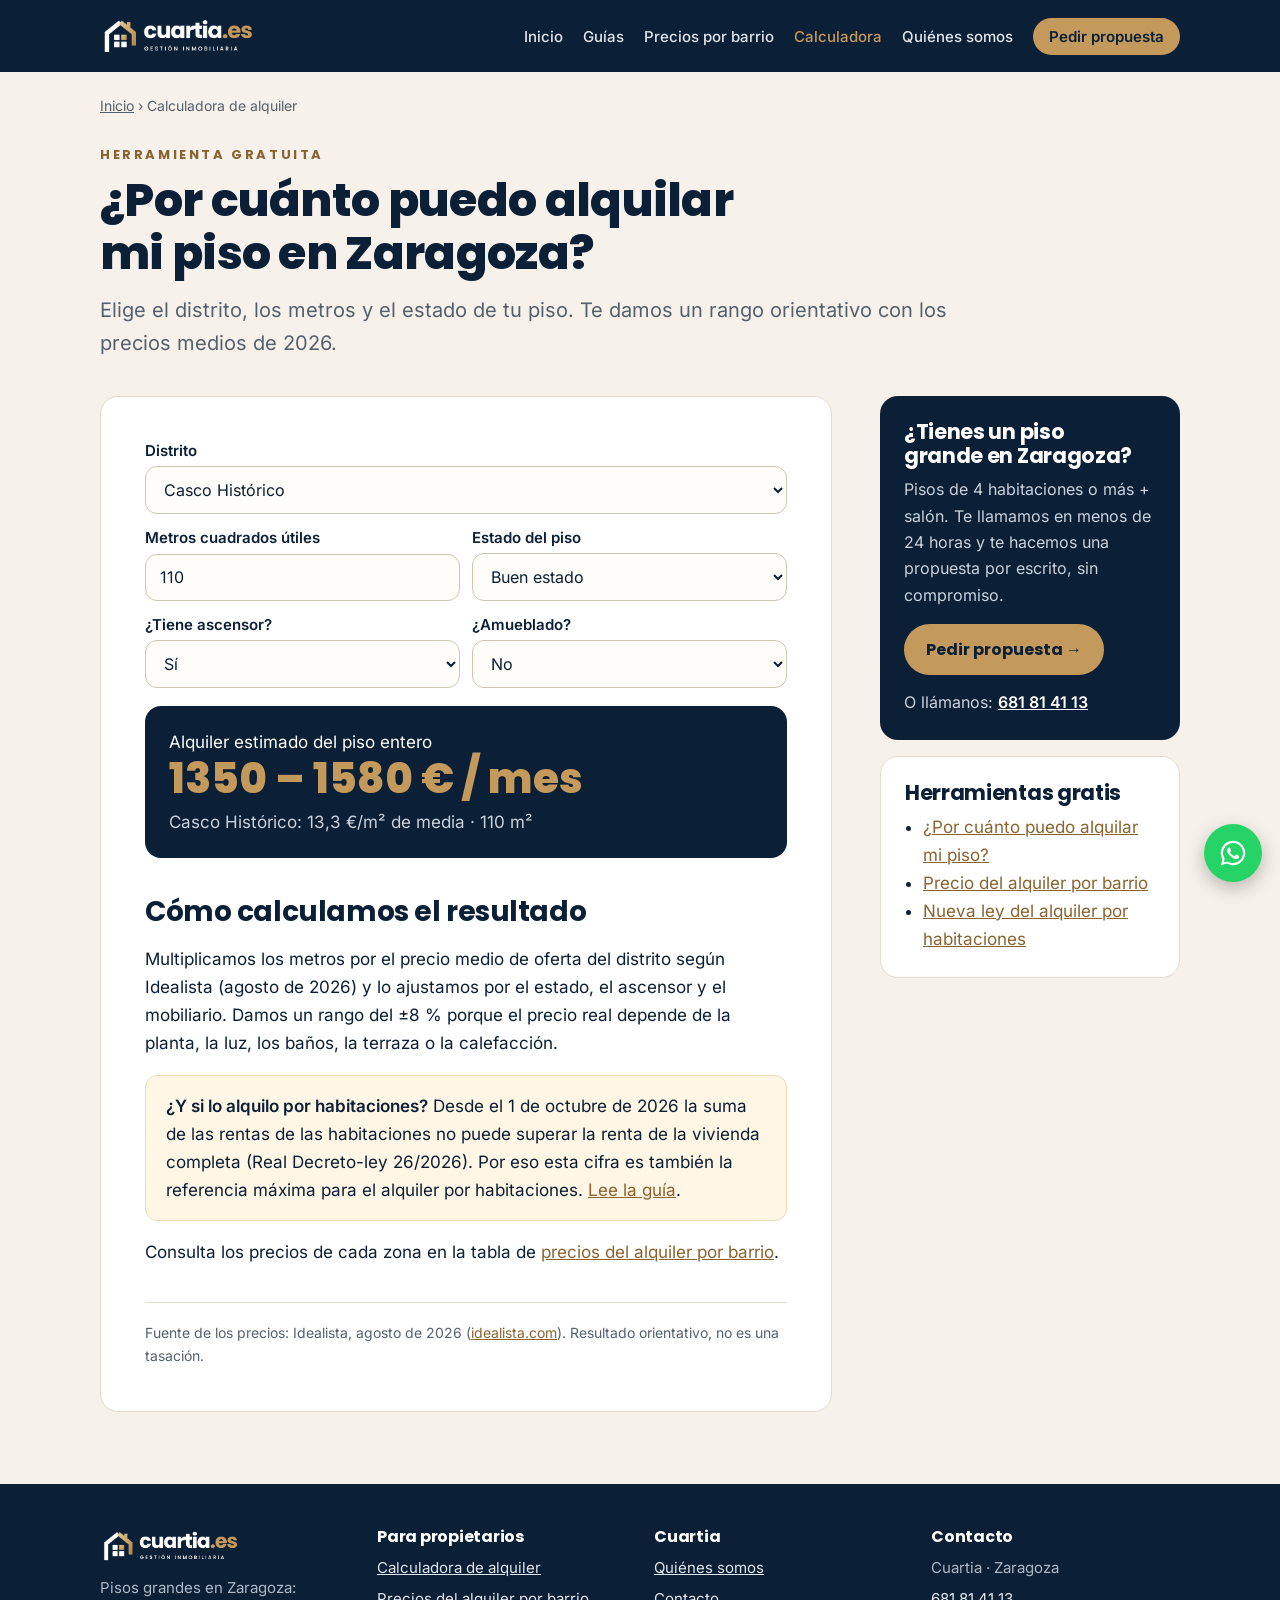
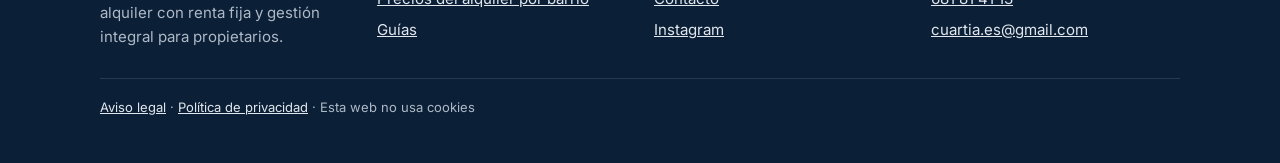
==== commit 7dfe2f53: "Criterio 4 habitaciones + salón, bloque de garantías, comparativa con seguro de impago y nuevas preg" ====
--- a/calculadora-alquiler-zaragoza/index.html
+++ b/calculadora-alquiler-zaragoza/index.html
@@ -72,7 +72,7 @@
 <aside class="side">
   <div class="box">
     <h2>¿Tienes un piso grande en Zaragoza?</h2>
-    <p>Pisos de 4, 5 o más habitaciones. Te llamamos en menos de 24 horas y te hacemos una propuesta por escrito, sin compromiso.</p>
+    <p>Pisos de 4 habitaciones o más + salón. Te llamamos en menos de 24 horas y te hacemos una propuesta por escrito, sin compromiso.</p>
     <a class="btn" href="/#propuesta">Pedir propuesta →</a>
     <p style="margin:14px 0 0">O llámanos: <a href="tel:+34681814113" style="color:#fff"><strong>681 81 41 13</strong></a></p>
   </div>
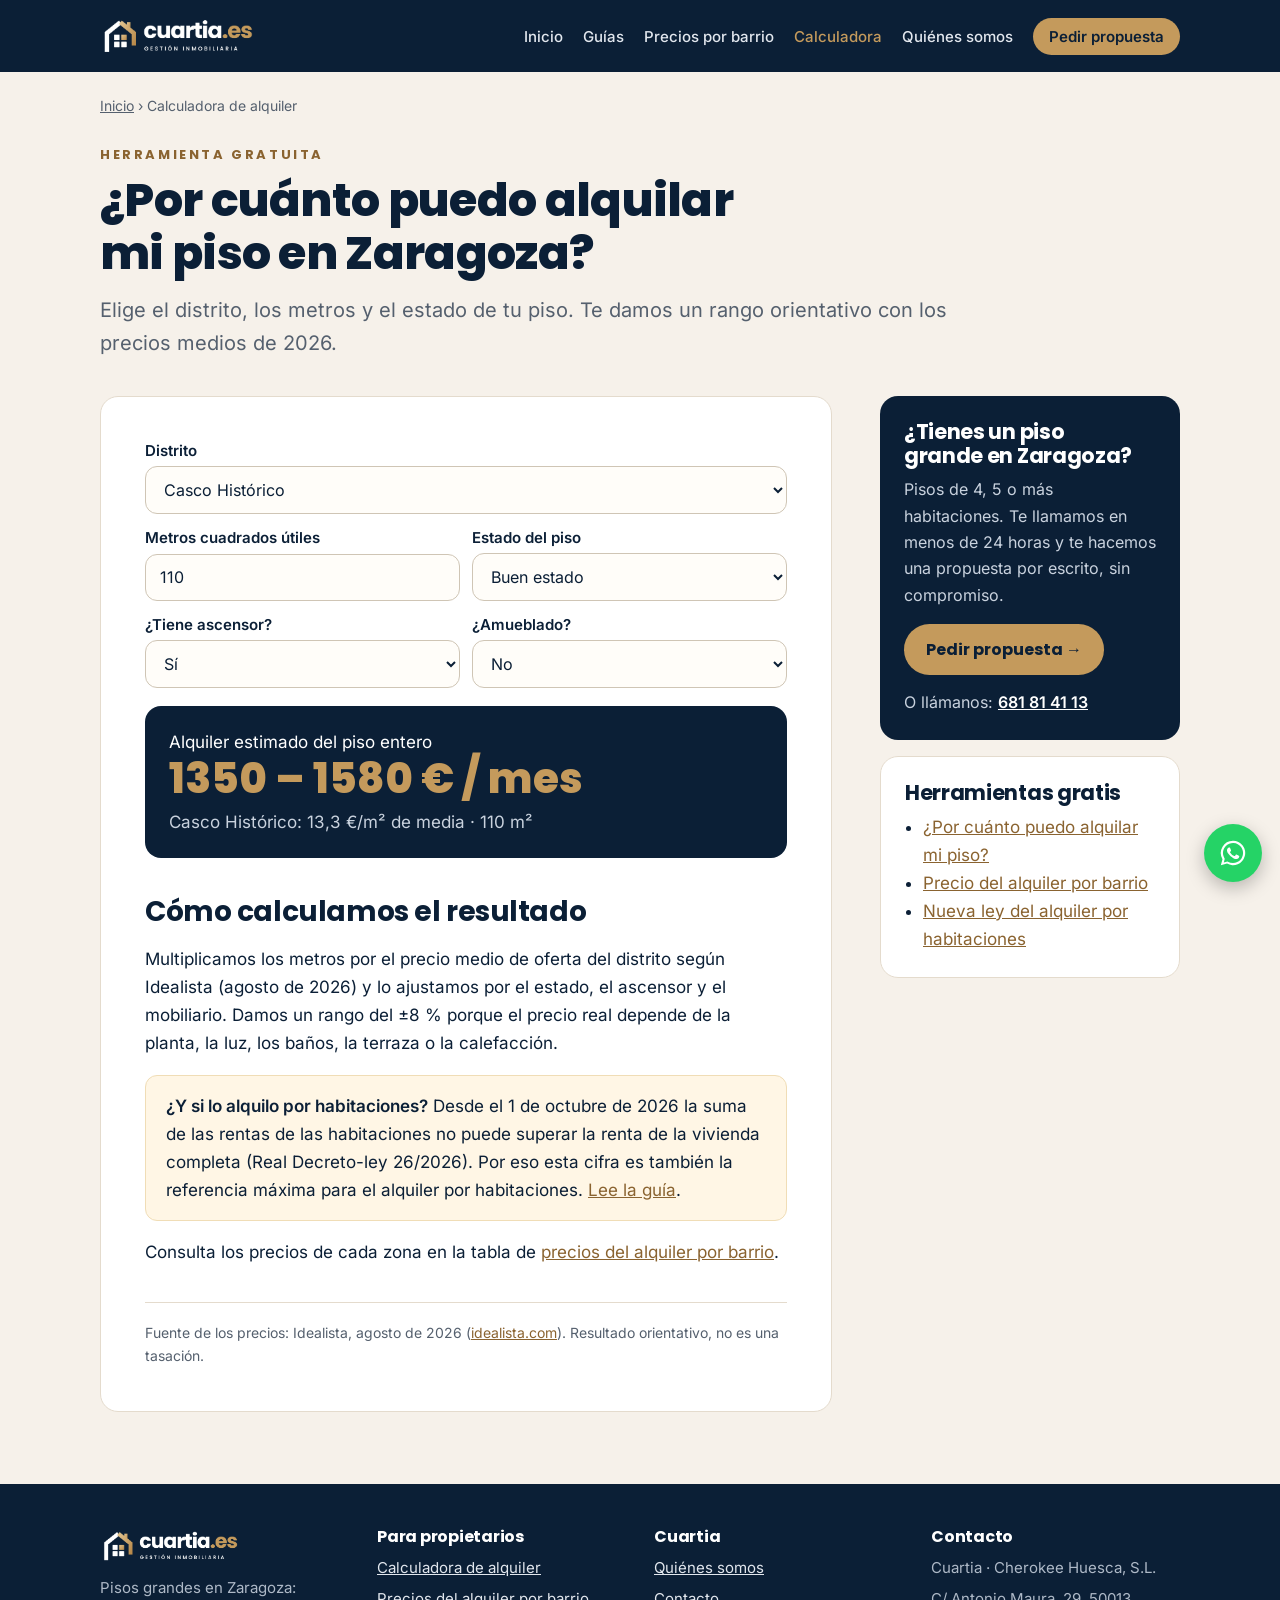
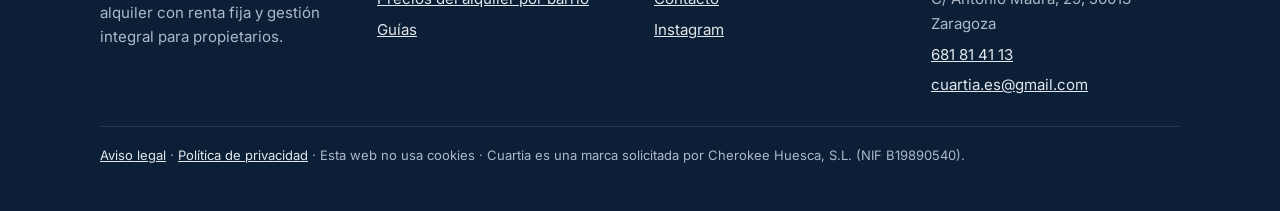
==== commit a48d4ef6: "Código postal 50013 y datos de empresa completos en la portada Co-Authored-By: Claude Opus 5.5 <nore" ====
--- a/calculadora-alquiler-zaragoza/index.html
+++ b/calculadora-alquiler-zaragoza/index.html
@@ -24,7 +24,7 @@
 <link rel="preload" href="/fonts/Poppins-800.woff2" as="font" type="font/woff2" crossorigin>
 <link rel="stylesheet" href="/fonts/fonts.css">
 <link rel="stylesheet" href="/css/site.css">
-<script type="application/ld+json">{"@context":"https://schema.org","@graph":[{"@type":["Organization","RealEstateAgent"],"@id":"https://cuartia.es/#organizacion","name":"Cuartia","url":"https://cuartia.es/","logo":"https://cuartia.es/img/favicon-512.png","image":"https://cuartia.es/img/og-cuartia.jpg","email":"cuartia.es@gmail.com","telephone":"+34681814113","description":"Empresa de Zaragoza especializada en pisos grandes (4, 5 o más habitaciones): alquiler con renta fija y gestión integral para propietarios.","areaServed":{"@type":"City","name":"Zaragoza","sameAs":"https://es.wikipedia.org/wiki/Zaragoza"},"sameAs":["https://www.instagram.com/cuartia.es/","https://www.facebook.com/profile.php?id=61594954588556"]},{"@type":"WebSite","@id":"https://cuartia.es/#web","url":"https://cuartia.es/","name":"Cuartia","inLanguage":"es-ES","publisher":{"@id":"https://cuartia.es/#organizacion"}},{"@type":"BreadcrumbList","itemListElement":[{"@type":"ListItem","position":1,"name":"Inicio","item":"https://cuartia.es/"},{"@type":"ListItem","position":2,"name":"Calculadora de alquiler","item":"https://cuartia.es/calculadora-alquiler-zaragoza/"}]},{"@type":"WebApplication","name":"Calculadora de alquiler en Zaragoza","url":"https://cuartia.es/calculadora-alquiler-zaragoza/","applicationCategory":"FinanceApplication","operatingSystem":"Web","offers":{"@type":"Offer","price":"0","priceCurrency":"EUR"},"provider":{"@id":"https://cuartia.es/#organizacion"}}]}</script>
+<script type="application/ld+json">{"@context":"https://schema.org","@graph":[{"@type":["Organization","RealEstateAgent"],"@id":"https://cuartia.es/#organizacion","name":"Cuartia","legalName":"Cherokee Huesca, S.L.","taxID":"B19890540","url":"https://cuartia.es/","logo":"https://cuartia.es/img/favicon-512.png","image":"https://cuartia.es/img/og-cuartia.jpg","email":"cuartia.es@gmail.com","telephone":"+34681814113","description":"Empresa de Zaragoza especializada en pisos grandes (4, 5 o más habitaciones): alquiler con renta fija y gestión integral para propietarios.","address":{"@type":"PostalAddress","streetAddress":"Calle de Antonio Maura, 29, 4.º izquierda","postalCode":"50013","addressLocality":"Zaragoza","addressRegion":"Aragón","addressCountry":"ES"},"areaServed":{"@type":"City","name":"Zaragoza","sameAs":"https://es.wikipedia.org/wiki/Zaragoza"},"sameAs":["https://www.instagram.com/cuartia.es/","https://www.facebook.com/profile.php?id=61594954588556"]},{"@type":"WebSite","@id":"https://cuartia.es/#web","url":"https://cuartia.es/","name":"Cuartia","inLanguage":"es-ES","publisher":{"@id":"https://cuartia.es/#organizacion"}},{"@type":"BreadcrumbList","itemListElement":[{"@type":"ListItem","position":1,"name":"Inicio","item":"https://cuartia.es/"},{"@type":"ListItem","position":2,"name":"Calculadora de alquiler","item":"https://cuartia.es/calculadora-alquiler-zaragoza/"}]},{"@type":"WebApplication","name":"Calculadora de alquiler en Zaragoza","url":"https://cuartia.es/calculadora-alquiler-zaragoza/","applicationCategory":"FinanceApplication","operatingSystem":"Web","offers":{"@type":"Offer","price":"0","priceCurrency":"EUR"},"provider":{"@id":"https://cuartia.es/#organizacion"}}]}</script>
 </head>
 <body>
 <header class="top"><div class="wrap">
@@ -72,7 +72,7 @@
 <aside class="side">
   <div class="box">
     <h2>¿Tienes un piso grande en Zaragoza?</h2>
-    <p>Pisos de 4 habitaciones o más + salón. Te llamamos en menos de 24 horas y te hacemos una propuesta por escrito, sin compromiso.</p>
+    <p>Pisos de 4, 5 o más habitaciones. Te llamamos en menos de 24 horas y te hacemos una propuesta por escrito, sin compromiso.</p>
     <a class="btn" href="/#propuesta">Pedir propuesta →</a>
     <p style="margin:14px 0 0">O llámanos: <a href="tel:+34681814113" style="color:#fff"><strong>681 81 41 13</strong></a></p>
   </div>
@@ -101,11 +101,12 @@
       <li><a href="/contacto/">Contacto</a></li>
       <li><a href="https://www.instagram.com/cuartia.es/" rel="noopener">Instagram</a></li></ul></div>
     <div><h2>Contacto</h2><ul>
-      <li>Cuartia · Zaragoza</li>
+      <li>Cuartia · Cherokee Huesca, S.L.</li>
+      <li>C/ Antonio Maura, 29, 50013 Zaragoza</li>
       <li><a href="tel:+34681814113">681 81 41 13</a></li>
       <li><a href="mailto:cuartia.es@gmail.com">cuartia.es@gmail.com</a></li></ul></div>
   </div>
-  <div class="legal"><a href="/aviso-legal.html">Aviso legal</a> · <a href="/privacidad.html">Política de privacidad</a> · Esta web no usa cookies</div>
+  <div class="legal"><a href="/aviso-legal.html">Aviso legal</a> · <a href="/privacidad.html">Política de privacidad</a> · Esta web no usa cookies · Cuartia es una marca solicitada por Cherokee Huesca, S.L. (NIF B19890540).</div>
 </div></footer>
 <a class="wa" href="https://wa.me/34681814113?text=Hola%2C%20tengo%20un%20piso%20en%20Zaragoza%20y%20quiero%20informaci%C3%B3n%20sobre%20Cuartia." target="_blank" rel="noopener" aria-label="Escríbenos por WhatsApp"><svg viewBox="0 0 32 32" width="30" height="30" fill="#fff" aria-hidden="true"><path d="M16 3a13 13 0 0 0-11.2 19.6L3 29l6.6-1.7A13 13 0 1 0 16 3Zm0 23.7a10.7 10.7 0 0 1-5.5-1.5l-.4-.2-3.9 1 1-3.8-.2-.4A10.7 10.7 0 1 1 16 26.7Zm5.9-8c-.3-.2-1.9-.9-2.2-1s-.5-.2-.7.2-.8 1-1 1.2-.4.2-.7.1a8.8 8.8 0 0 1-4.4-3.8c-.3-.6.3-.5 1-1.7.1-.2 0-.4 0-.6l-1-2.4c-.3-.6-.5-.5-.7-.5h-.6a1.2 1.2 0 0 0-.9.4 3.6 3.6 0 0 0-1.1 2.7 6.3 6.3 0 0 0 1.3 3.3 14.4 14.4 0 0 0 5.5 4.9c2 .9 2.8.9 3.8.8a3.3 3.3 0 0 0 2.2-1.5 2.7 2.7 0 0 0 .2-1.5c-.1-.2-.3-.2-.6-.4Z"/></svg></a>
 <script>
